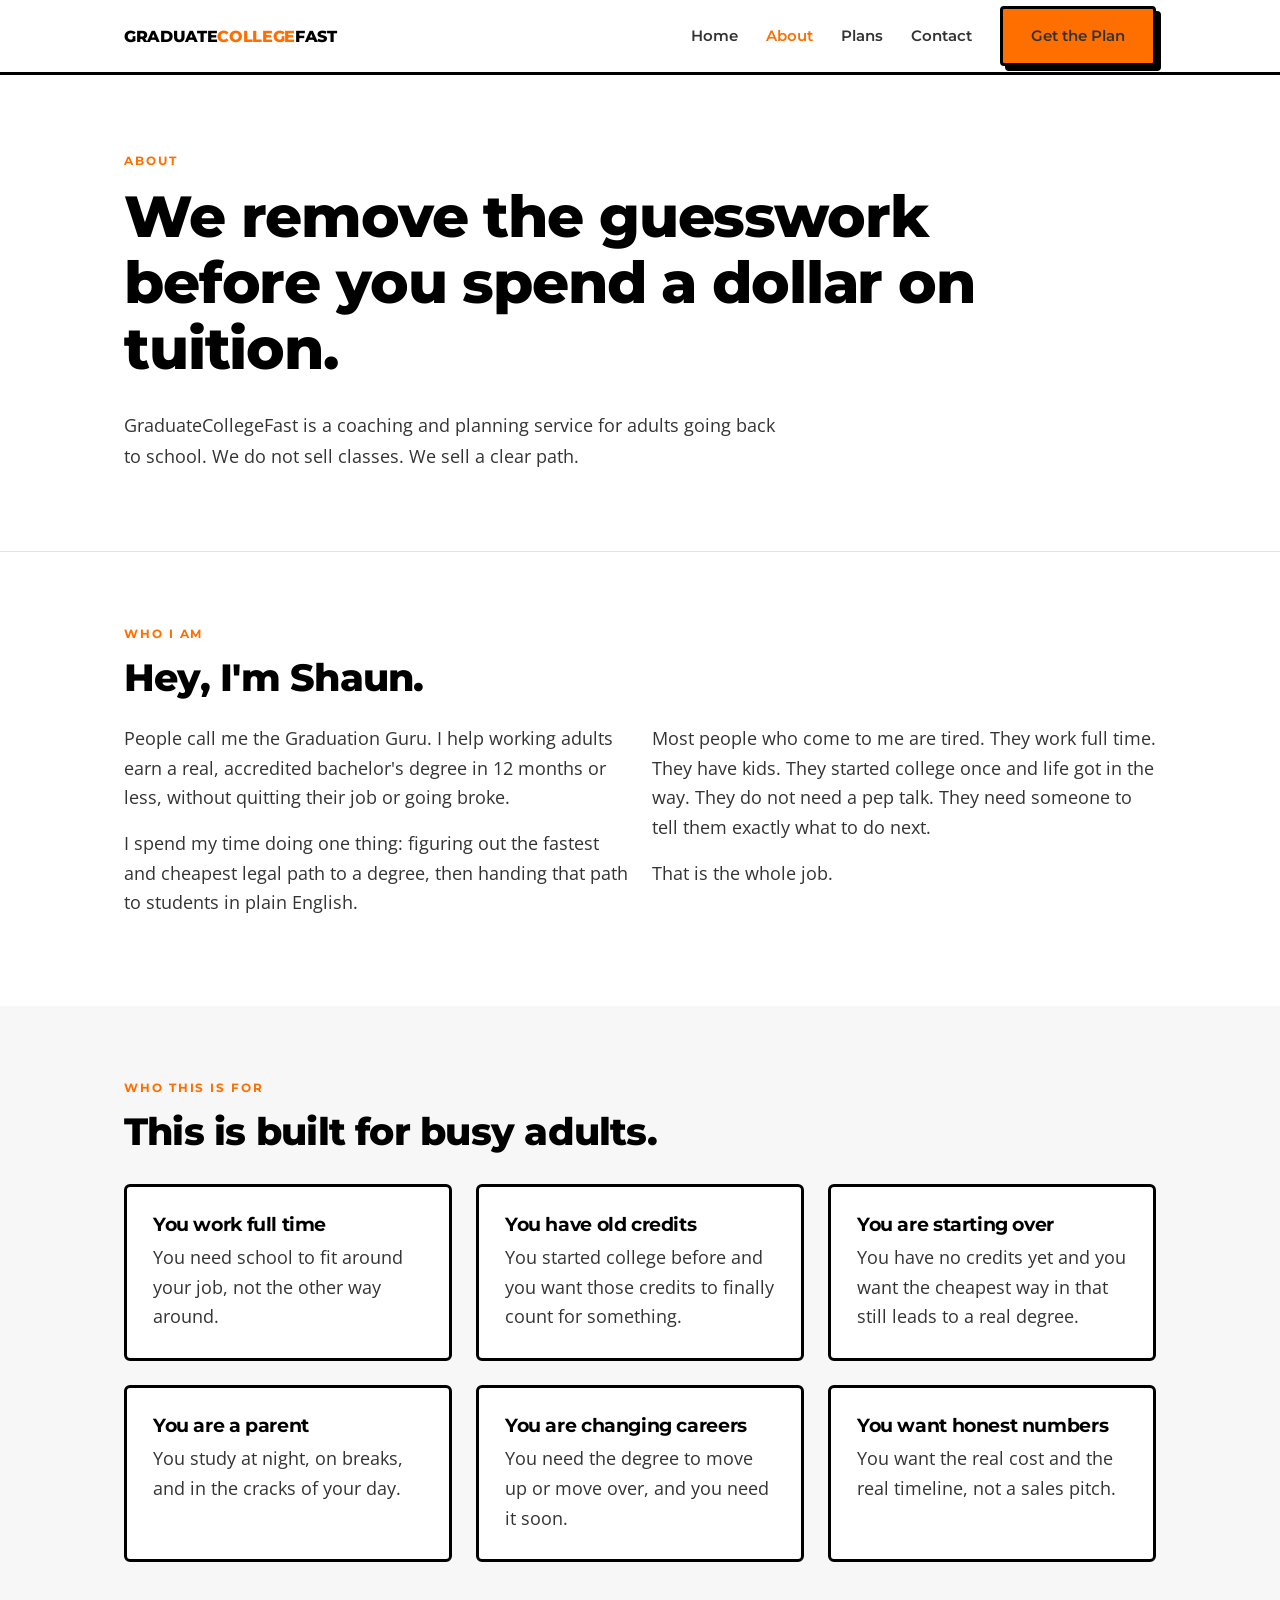
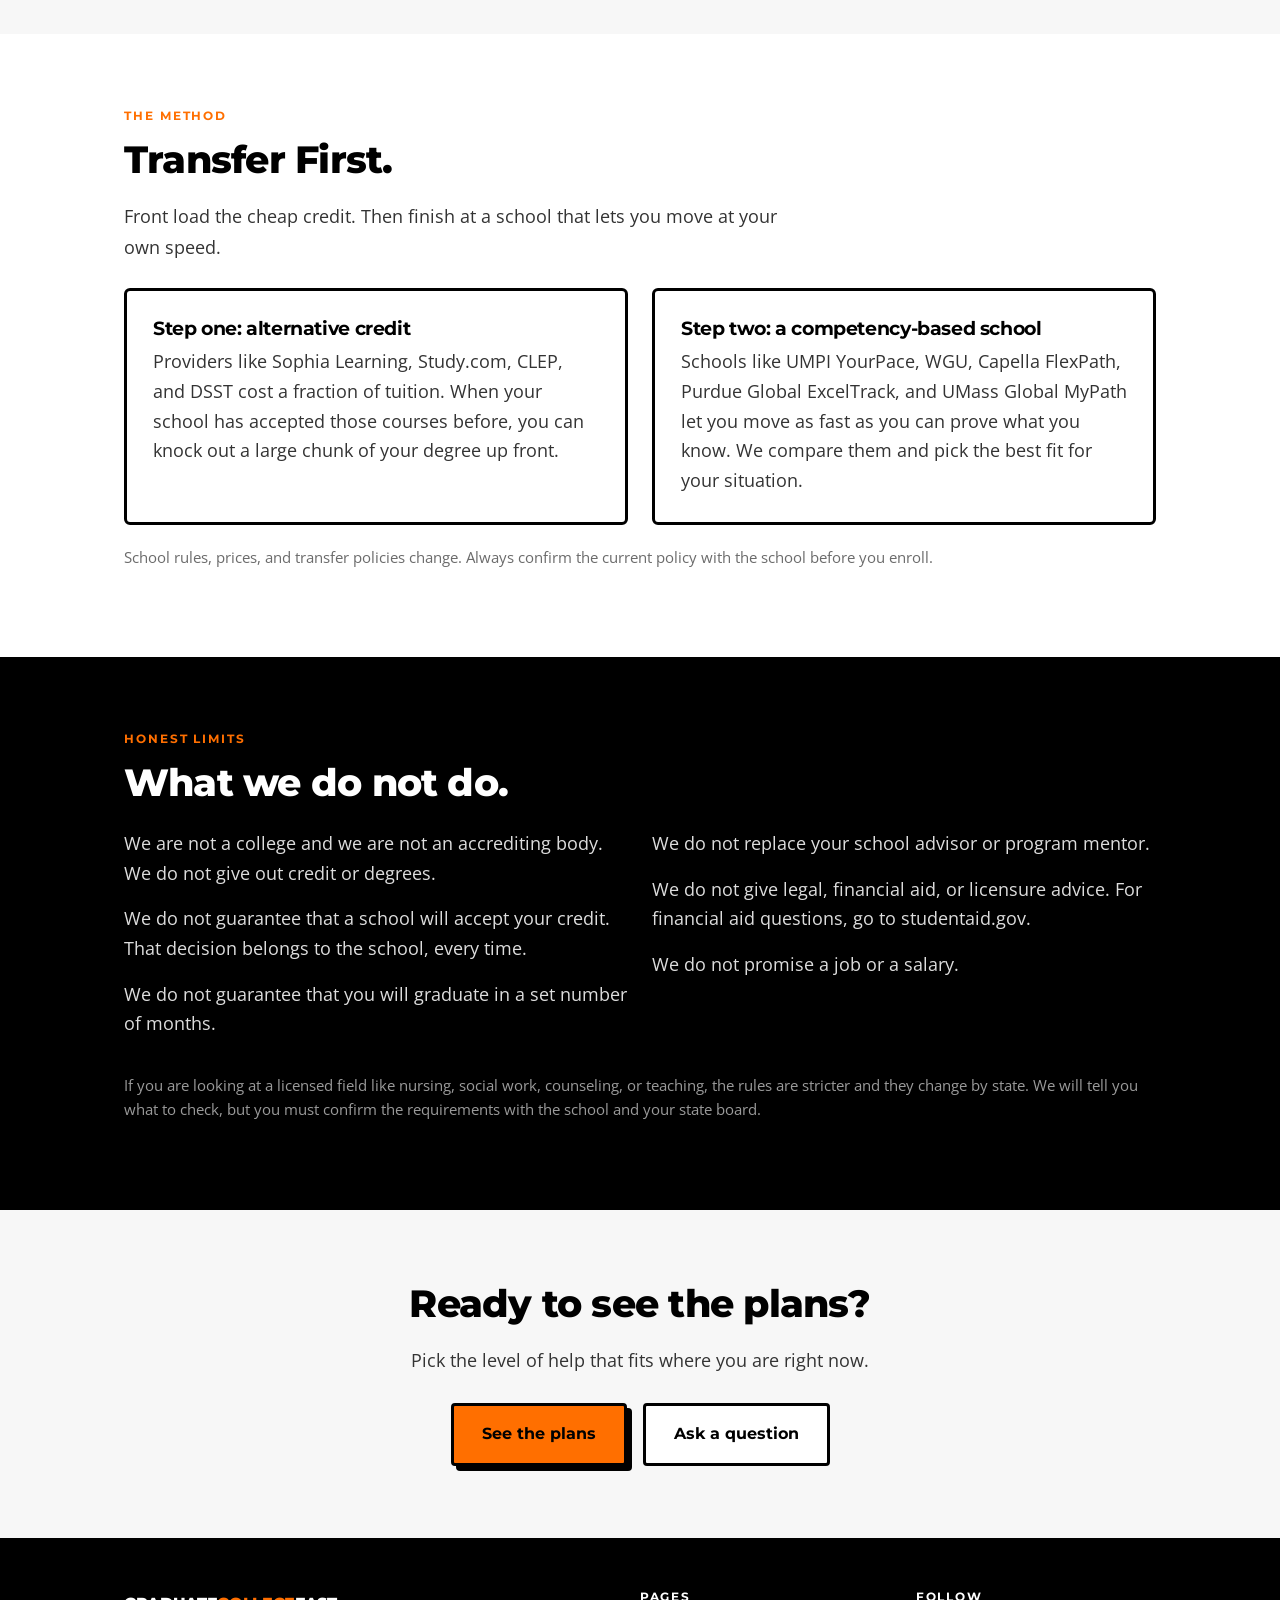
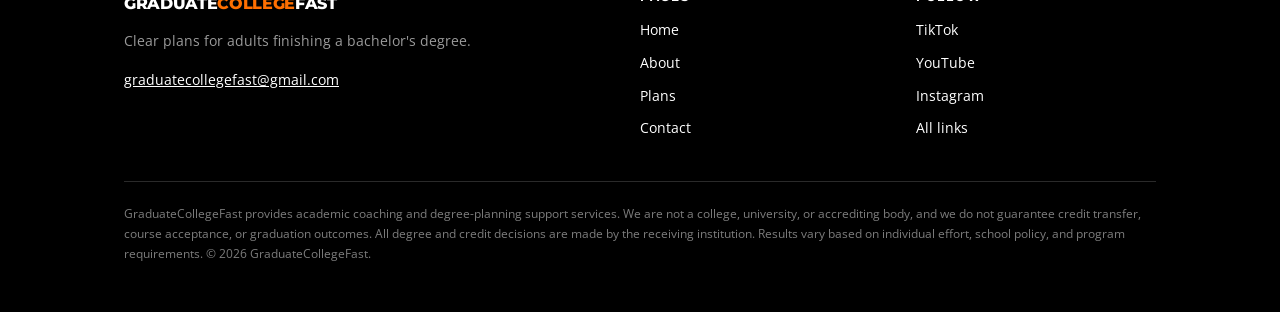
==== about.html @ 725a62bc "Add files via upload" ====
<!DOCTYPE html>
<html lang="en">
<head>
<meta charset="utf-8">
<meta name="viewport" content="width=device-width, initial-scale=1">
<title>About | GraduateCollegeFast</title>
<meta name="description" content="What GraduateCollegeFast does, who it is for, and what it will not promise you.">
<link rel="preconnect" href="https://fonts.googleapis.com">
<link rel="preconnect" href="https://fonts.gstatic.com" crossorigin>
<link href="https://fonts.googleapis.com/css2?family=Montserrat:wght@600;700;800&family=Open+Sans:wght@400;600&display=swap" rel="stylesheet">
<link rel="stylesheet" href="styles.css">
</head>
<body>

<header class="site-header">
  <div class="wrap">
    <a class="logo" href="index.html">GRADUATE<span>COLLEGE</span>FAST</a>
    <button class="nav-toggle" aria-expanded="false" aria-label="Menu">Menu</button>
    <nav class="nav-links">
      <a href="index.html">Home</a>
      <a href="about.html" aria-current="page">About</a>
      <a href="offers.html">Plans</a>
      <a href="contact.html">Contact</a>
      <a class="btn btn--primary" data-link="degreePlan" href="#">Get the Plan</a>
    </nav>
  </div>
</header>

<main>

<section class="hero">
  <div class="wrap">
    <p class="eyebrow">About</p>
    <h1 style="max-width:16em">We remove the guesswork before you spend a dollar on tuition.</h1>
    <p class="lead" style="max-width:36em">GraduateCollegeFast is a coaching and planning service for adults going back to school. We do not sell classes. We sell a clear path.</p>
  </div>
</section>

<section class="section">
  <div class="wrap">
    <p class="eyebrow">Who I am</p>
    <h2>Hey, I'm Shaun.</h2>
    <div class="grid grid-2" style="margin-top:24px">
      <div>
        <p>People call me the Graduation Guru. I help working adults earn a real, accredited bachelor's degree in 12 months or less, without quitting their job or going broke.</p>
        <p>I spend my time doing one thing: figuring out the fastest and cheapest legal path to a degree, then handing that path to students in plain English.</p>
      </div>
      <div>
        <p>Most people who come to me are tired. They work full time. They have kids. They started college once and life got in the way. They do not need a pep talk. They need someone to tell them exactly what to do next.</p>
        <p>That is the whole job.</p>
      </div>
    </div>
  </div>
</section>

<section class="section section--gray">
  <div class="wrap">
    <p class="eyebrow">Who this is for</p>
    <h2>This is built for busy adults.</h2>
    <div class="grid grid-3" style="margin-top:30px">
      <div class="card"><h3>You work full time</h3><p>You need school to fit around your job, not the other way around.</p></div>
      <div class="card"><h3>You have old credits</h3><p>You started college before and you want those credits to finally count for something.</p></div>
      <div class="card"><h3>You are starting over</h3><p>You have no credits yet and you want the cheapest way in that still leads to a real degree.</p></div>
      <div class="card"><h3>You are a parent</h3><p>You study at night, on breaks, and in the cracks of your day.</p></div>
      <div class="card"><h3>You are changing careers</h3><p>You need the degree to move up or move over, and you need it soon.</p></div>
      <div class="card"><h3>You want honest numbers</h3><p>You want the real cost and the real timeline, not a sales pitch.</p></div>
    </div>
  </div>
</section>

<section class="section">
  <div class="wrap">
    <p class="eyebrow">The method</p>
    <h2>Transfer First.</h2>
    <p class="lead" style="max-width:36em">Front load the cheap credit. Then finish at a school that lets you move at your own speed.</p>
    <div class="grid grid-2" style="margin-top:26px">
      <div class="card">
        <h3>Step one: alternative credit</h3>
        <p>Providers like Sophia Learning, Study.com, CLEP, and DSST cost a fraction of tuition. When your school has accepted those courses before, you can knock out a large chunk of your degree up front.</p>
      </div>
      <div class="card">
        <h3>Step two: a competency-based school</h3>
        <p>Schools like UMPI YourPace, WGU, Capella FlexPath, Purdue Global ExcelTrack, and UMass Global MyPath let you move as fast as you can prove what you know. We compare them and pick the best fit for your situation.</p>
      </div>
    </div>
    <p class="muted" style="margin-top:20px">School rules, prices, and transfer policies change. Always confirm the current policy with the school before you enroll.</p>
  </div>
</section>

<section class="section section--black">
  <div class="wrap">
    <p class="eyebrow">Honest limits</p>
    <h2>What we do not do.</h2>
    <div class="grid grid-2" style="margin-top:24px">
      <div>
        <p>We are not a college and we are not an accrediting body. We do not give out credit or degrees.</p>
        <p>We do not guarantee that a school will accept your credit. That decision belongs to the school, every time.</p>
        <p>We do not guarantee that you will graduate in a set number of months.</p>
      </div>
      <div>
        <p>We do not replace your school advisor or program mentor.</p>
        <p>We do not give legal, financial aid, or licensure advice. For financial aid questions, go to studentaid.gov.</p>
        <p>We do not promise a job or a salary.</p>
      </div>
    </div>
    <p class="muted" style="margin-top:18px">If you are looking at a licensed field like nursing, social work, counseling, or teaching, the rules are stricter and they change by state. We will tell you what to check, but you must confirm the requirements with the school and your state board.</p>
  </div>
</section>

<section class="section section--gray">
  <div class="wrap" style="text-align:center">
    <h2>Ready to see the plans?</h2>
    <p class="lead">Pick the level of help that fits where you are right now.</p>
    <div class="btn-row" style="justify-content:center">
      <a class="btn btn--primary" href="offers.html">See the plans</a>
      <a class="btn btn--ghost" href="contact.html">Ask a question</a>
    </div>
  </div>
</section>

</main>

<footer class="site-footer">
  <div class="wrap">
    <div class="footer-grid">
      <div>
        <a class="logo" href="index.html" style="color:#fff">GRADUATE<span>COLLEGE</span>FAST</a>
        <p style="margin-top:12px">Clear plans for adults finishing a bachelor's degree.</p>
        <p><a data-email data-email-text href="#">graduatecollegefast@gmail.com</a></p>
      </div>
      <div>
        <h4>Pages</h4>
        <ul class="footer-list">
          <li><a href="index.html">Home</a></li>
          <li><a href="about.html">About</a></li>
          <li><a href="offers.html">Plans</a></li>
          <li><a href="contact.html">Contact</a></li>
        </ul>
      </div>
      <div>
        <h4>Follow</h4>
        <ul class="footer-list">
          <li><a data-link="tiktok" href="#">TikTok</a></li>
          <li><a data-link="youtube" href="#">YouTube</a></li>
          <li><a data-link="instagram" href="#">Instagram</a></li>
          <li><a data-link="beacons" href="#">All links</a></li>
        </ul>
      </div>
    </div>
    <p class="disclaimer">GraduateCollegeFast provides academic coaching and degree-planning support services. We are not a college, university, or accrediting body, and we do not guarantee credit transfer, course acceptance, or graduation outcomes. All degree and credit decisions are made by the receiving institution. Results vary based on individual effort, school policy, and program requirements. &copy; <span data-year></span> GraduateCollegeFast.</p>
  </div>
</footer>

<script src="config.js"></script>
</body>
</html>
---- styles.css ----
:root{
  --orange:#FF6F00;
  --orange-dark:#D95E00;
  --black:#000000;
  --white:#FFFFFF;
  --charcoal:#333333;
  --gray:#F7F7F7;
  --line:#E3E3E3;
  --maxw:1080px;
}

*{box-sizing:border-box;}
html{scroll-behavior:smooth;}
body{
  margin:0;
  font-family:"Open Sans",system-ui,sans-serif;
  font-size:18px;
  line-height:1.65;
  color:var(--charcoal);
  background:var(--white);
  -webkit-font-smoothing:antialiased;
}
h1,h2,h3,h4,.font-display{
  font-family:"Montserrat",system-ui,sans-serif;
  color:var(--black);
  line-height:1.15;
  letter-spacing:-0.02em;
  margin:0 0 .5em;
}
h1{font-size:clamp(2.1rem,5.5vw,3.6rem);font-weight:800;}
h2{font-size:clamp(1.6rem,3.6vw,2.4rem);font-weight:800;}
h3{font-size:1.2rem;font-weight:700;}
p{margin:0 0 1rem;}
a{color:var(--black);}
img{max-width:100%;}

.wrap{max-width:var(--maxw);margin:0 auto;padding:0 24px;}
.section{padding:72px 0;}
.section--gray{background:var(--gray);}
.section--black{background:var(--black);color:#DDD;}
.section--black h2,.section--black h3{color:var(--white);}

.eyebrow{
  font-family:"Montserrat",sans-serif;
  font-size:.75rem;font-weight:700;letter-spacing:.16em;
  text-transform:uppercase;color:var(--orange);margin:0 0 12px;
}
.lead{font-size:1.15rem;}
.muted{color:#6B6B6B;font-size:.92rem;}
.section--black .muted{color:#9A9A9A;}

/* ---------- header ---------- */
.site-header{
  position:sticky;top:0;z-index:50;
  background:var(--white);border-bottom:3px solid var(--black);
}
.site-header .wrap{display:flex;align-items:center;justify-content:space-between;height:72px;}
.logo{
  font-family:"Montserrat",sans-serif;font-weight:800;font-size:1.02rem;
  text-decoration:none;color:var(--black);letter-spacing:-.02em;
}
.logo span{color:var(--orange);}
.nav-links{display:flex;align-items:center;gap:28px;}
.nav-links a{
  font-family:"Montserrat",sans-serif;font-weight:600;font-size:.92rem;
  text-decoration:none;color:var(--charcoal);
}
.nav-links a:hover,.nav-links a[aria-current="page"]{color:var(--orange);}
.nav-toggle{display:none;background:none;border:2px solid var(--black);border-radius:4px;padding:8px 12px;font-weight:700;font-family:"Montserrat",sans-serif;cursor:pointer;}

/* ---------- buttons ---------- */
.btn{
  display:inline-block;font-family:"Montserrat",sans-serif;font-weight:700;
  font-size:1rem;text-decoration:none;padding:15px 28px;border:3px solid var(--black);
  border-radius:4px;cursor:pointer;transition:transform .12s ease, box-shadow .12s ease;
}
.btn--primary{background:var(--orange);color:var(--black);box-shadow:5px 5px 0 var(--black);}
.btn--primary:hover{transform:translate(-2px,-2px);box-shadow:7px 7px 0 var(--black);}
.btn--ghost{background:var(--white);color:var(--black);}
.btn--ghost:hover{background:var(--gray);}
.section--black .btn--ghost{background:transparent;color:var(--white);border-color:var(--white);}
.btn-row{display:flex;flex-wrap:wrap;gap:16px;margin-top:28px;}

/* ---------- hero ---------- */
.hero{padding:76px 0 64px;border-bottom:1px solid var(--line);}
.hero-grid{display:grid;grid-template-columns:1.1fr .9fr;gap:56px;align-items:center;}
.hero p.lead{max-width:34em;}

/* signature: credit stack */
.stack{border:3px solid var(--black);border-radius:6px;background:var(--white);padding:22px;box-shadow:8px 8px 0 var(--orange);}
.stack h3{font-size:.95rem;text-transform:uppercase;letter-spacing:.1em;margin-bottom:4px;}
.stack .stack-sub{font-size:.8rem;color:#6B6B6B;margin-bottom:18px;}
.bar{margin-bottom:16px;}
.bar-label{display:flex;justify-content:space-between;font-size:.82rem;font-weight:600;font-family:"Montserrat",sans-serif;margin-bottom:6px;}
.bar-track{height:20px;background:var(--gray);border:2px solid var(--black);border-radius:3px;overflow:hidden;}
.bar-fill{height:100%;background:var(--orange);width:0;animation:grow 1s ease forwards;}
.bar-fill--dark{background:var(--black);}
.bar:nth-child(3) .bar-fill{animation-delay:.15s;}
.bar:nth-child(4) .bar-fill{animation-delay:.3s;}
.bar:nth-child(5) .bar-fill{animation-delay:.45s;}
@keyframes grow{to{width:var(--w);}}
@media (prefers-reduced-motion:reduce){
  .bar-fill{animation:none;width:var(--w);}
  html{scroll-behavior:auto;}
}
.stack-note{font-size:.78rem;color:#6B6B6B;border-top:1px solid var(--line);padding-top:12px;margin:6px 0 0;}

/* ---------- cards ---------- */
.grid{display:grid;gap:24px;}
.grid-3{grid-template-columns:repeat(3,1fr);}
.grid-2{grid-template-columns:repeat(2,1fr);}
.card{background:var(--white);border:3px solid var(--black);border-radius:6px;padding:26px;}
.card h3{margin-bottom:8px;}
.card p:last-child{margin-bottom:0;}
.card--flag{border-top:10px solid var(--orange);}

/* steps */
.step{display:flex;gap:20px;padding:22px 0;border-bottom:1px solid var(--line);}
.step:last-child{border-bottom:0;}
.step-num{
  font-family:"Montserrat",sans-serif;font-weight:800;font-size:1.5rem;color:var(--orange);
  min-width:52px;
}
.step h3{margin-bottom:4px;}
.step p{margin-bottom:0;}

/* price */
.price{font-family:"Montserrat",sans-serif;font-weight:800;font-size:2rem;color:var(--black);margin:6px 0 2px;}
.price s{color:#9A9A9A;font-weight:600;font-size:1.1rem;margin-right:8px;}
.price-note{font-size:.82rem;color:#6B6B6B;margin-bottom:14px;}
.card ul{margin:0 0 18px;padding-left:20px;}
.card li{margin-bottom:7px;}
.tag{display:inline-block;background:var(--orange);color:var(--black);font-family:"Montserrat",sans-serif;font-weight:700;font-size:.7rem;letter-spacing:.1em;text-transform:uppercase;padding:5px 10px;border-radius:3px;margin-bottom:12px;}

/* ---------- email capture ---------- */
.optin{border:3px solid var(--black);border-radius:6px;background:var(--white);padding:32px;max-width:640px;margin:0 auto;box-shadow:8px 8px 0 var(--orange);}
.optin h2{margin-bottom:8px;}
.optin form{display:flex;flex-wrap:wrap;gap:12px;margin-top:18px;}
.optin input{
  flex:1 1 220px;font-family:"Open Sans",sans-serif;font-size:1rem;padding:14px 16px;
  border:3px solid var(--black);border-radius:4px;background:var(--white);color:var(--black);
}
.optin input:focus{outline:3px solid var(--orange);outline-offset:2px;}
.optin button{flex:0 0 auto;}

/* ---------- faq ---------- */
details{border:2px solid var(--black);border-radius:5px;background:var(--white);padding:16px 20px;margin-bottom:14px;}
summary{font-family:"Montserrat",sans-serif;font-weight:700;cursor:pointer;color:var(--black);}
summary::marker{color:var(--orange);}
details[open] summary{margin-bottom:10px;}
details p:last-child{margin-bottom:0;}

/* ---------- footer ---------- */
.site-footer{background:var(--black);color:#9A9A9A;padding:52px 0 32px;font-size:.9rem;}
.site-footer a{color:var(--white);}
.footer-grid{display:grid;grid-template-columns:2fr 1fr 1fr;gap:36px;margin-bottom:32px;}
.site-footer h4{color:var(--white);font-size:.78rem;letter-spacing:.14em;text-transform:uppercase;margin-bottom:14px;}
.footer-list{list-style:none;margin:0;padding:0;}
.footer-list li{margin-bottom:9px;}
.footer-list a{text-decoration:none;}
.footer-list a:hover{color:var(--orange);}
.disclaimer{border-top:1px solid #2A2A2A;padding-top:22px;font-size:.78rem;line-height:1.6;color:#7C7C7C;}

/* focus */
a:focus-visible,button:focus-visible,summary:focus-visible,input:focus-visible{outline:3px solid var(--orange);outline-offset:3px;}

/* ---------- responsive ---------- */
@media (max-width:880px){
  .hero-grid{grid-template-columns:1fr;gap:40px;}
  .grid-3,.grid-2{grid-template-columns:1fr;}
  .footer-grid{grid-template-columns:1fr;gap:26px;}
}
@media (max-width:720px){
  body{font-size:17px;}
  .section{padding:52px 0;}
  .nav-toggle{display:block;}
  .nav-links{
    display:none;position:absolute;top:72px;left:0;right:0;background:var(--white);
    flex-direction:column;align-items:flex-start;gap:0;padding:8px 24px 20px;
    border-bottom:3px solid var(--black);
  }
  .nav-links.is-open{display:flex;}
  .nav-links a{padding:12px 0;width:100%;border-bottom:1px solid var(--line);}
  .optin{padding:24px;box-shadow:5px 5px 0 var(--orange);}
  .btn{width:100%;text-align:center;}
  .optin button{width:100%;}
}
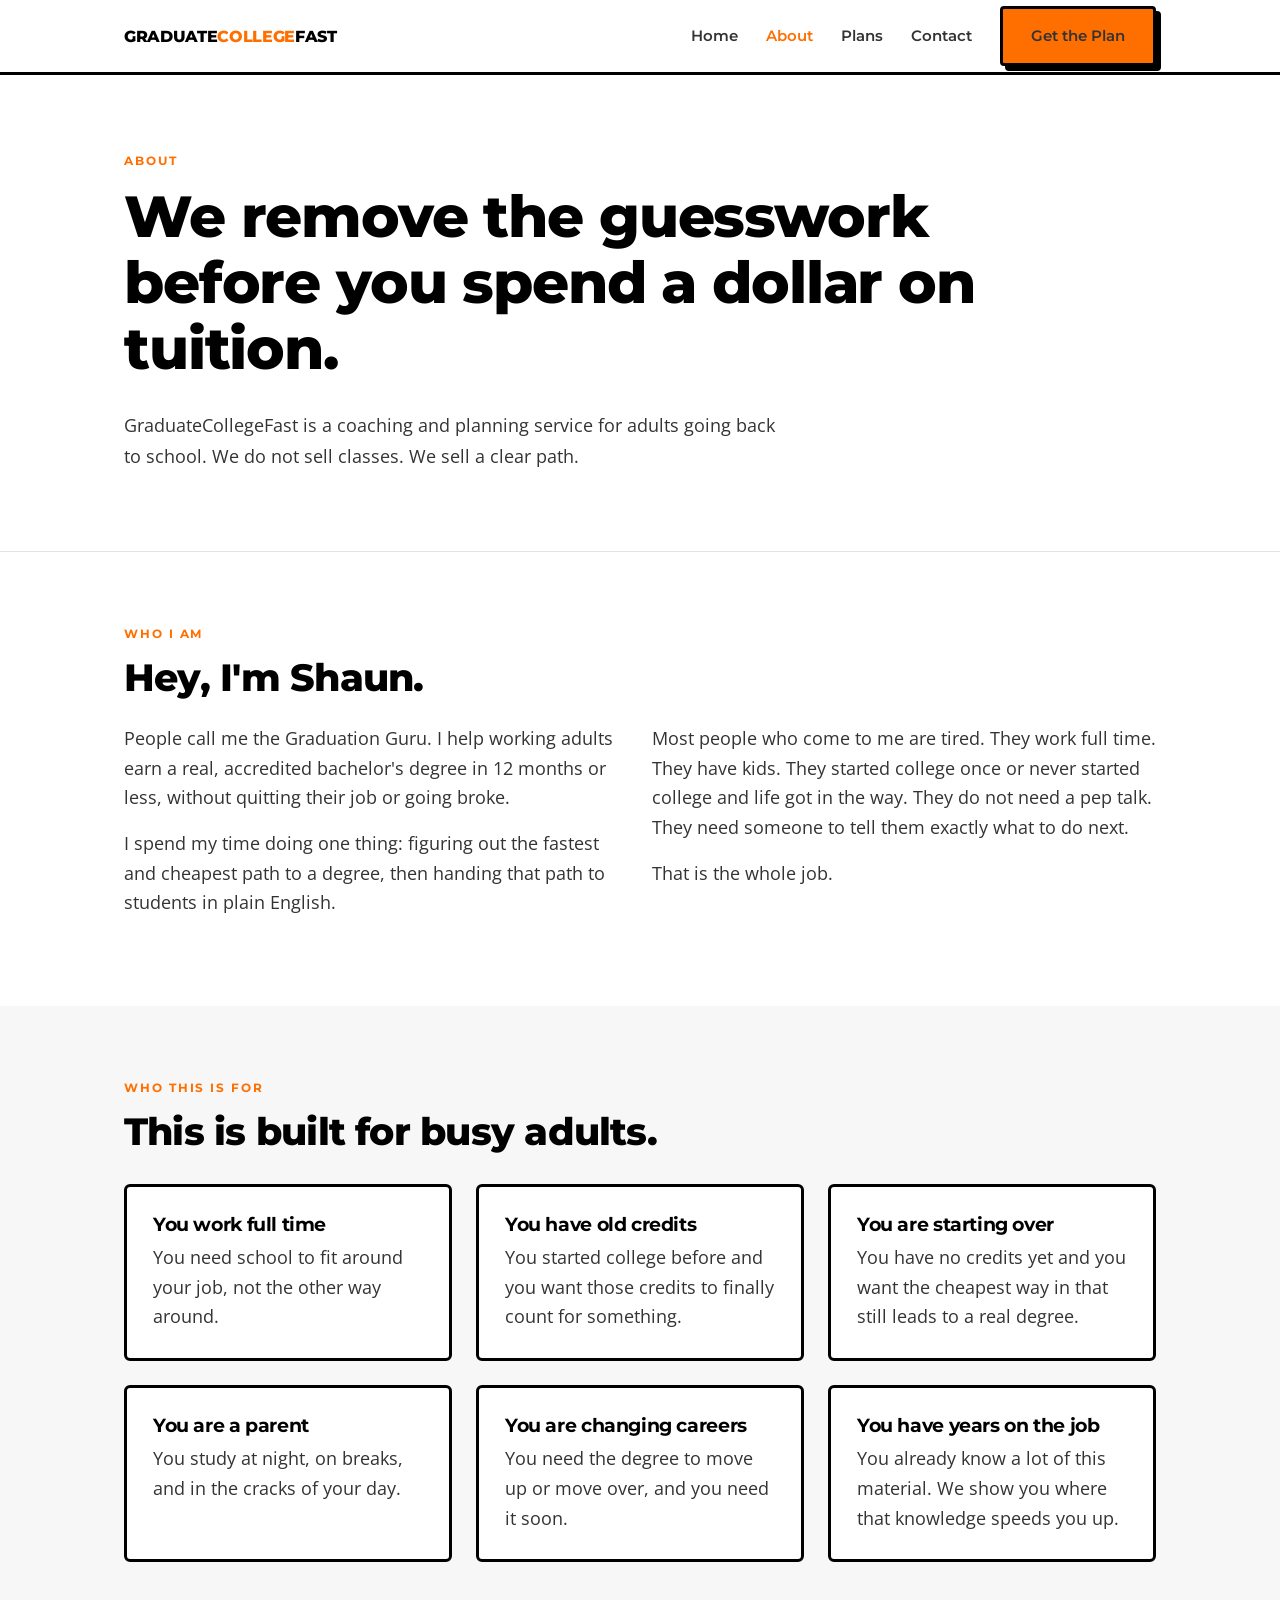
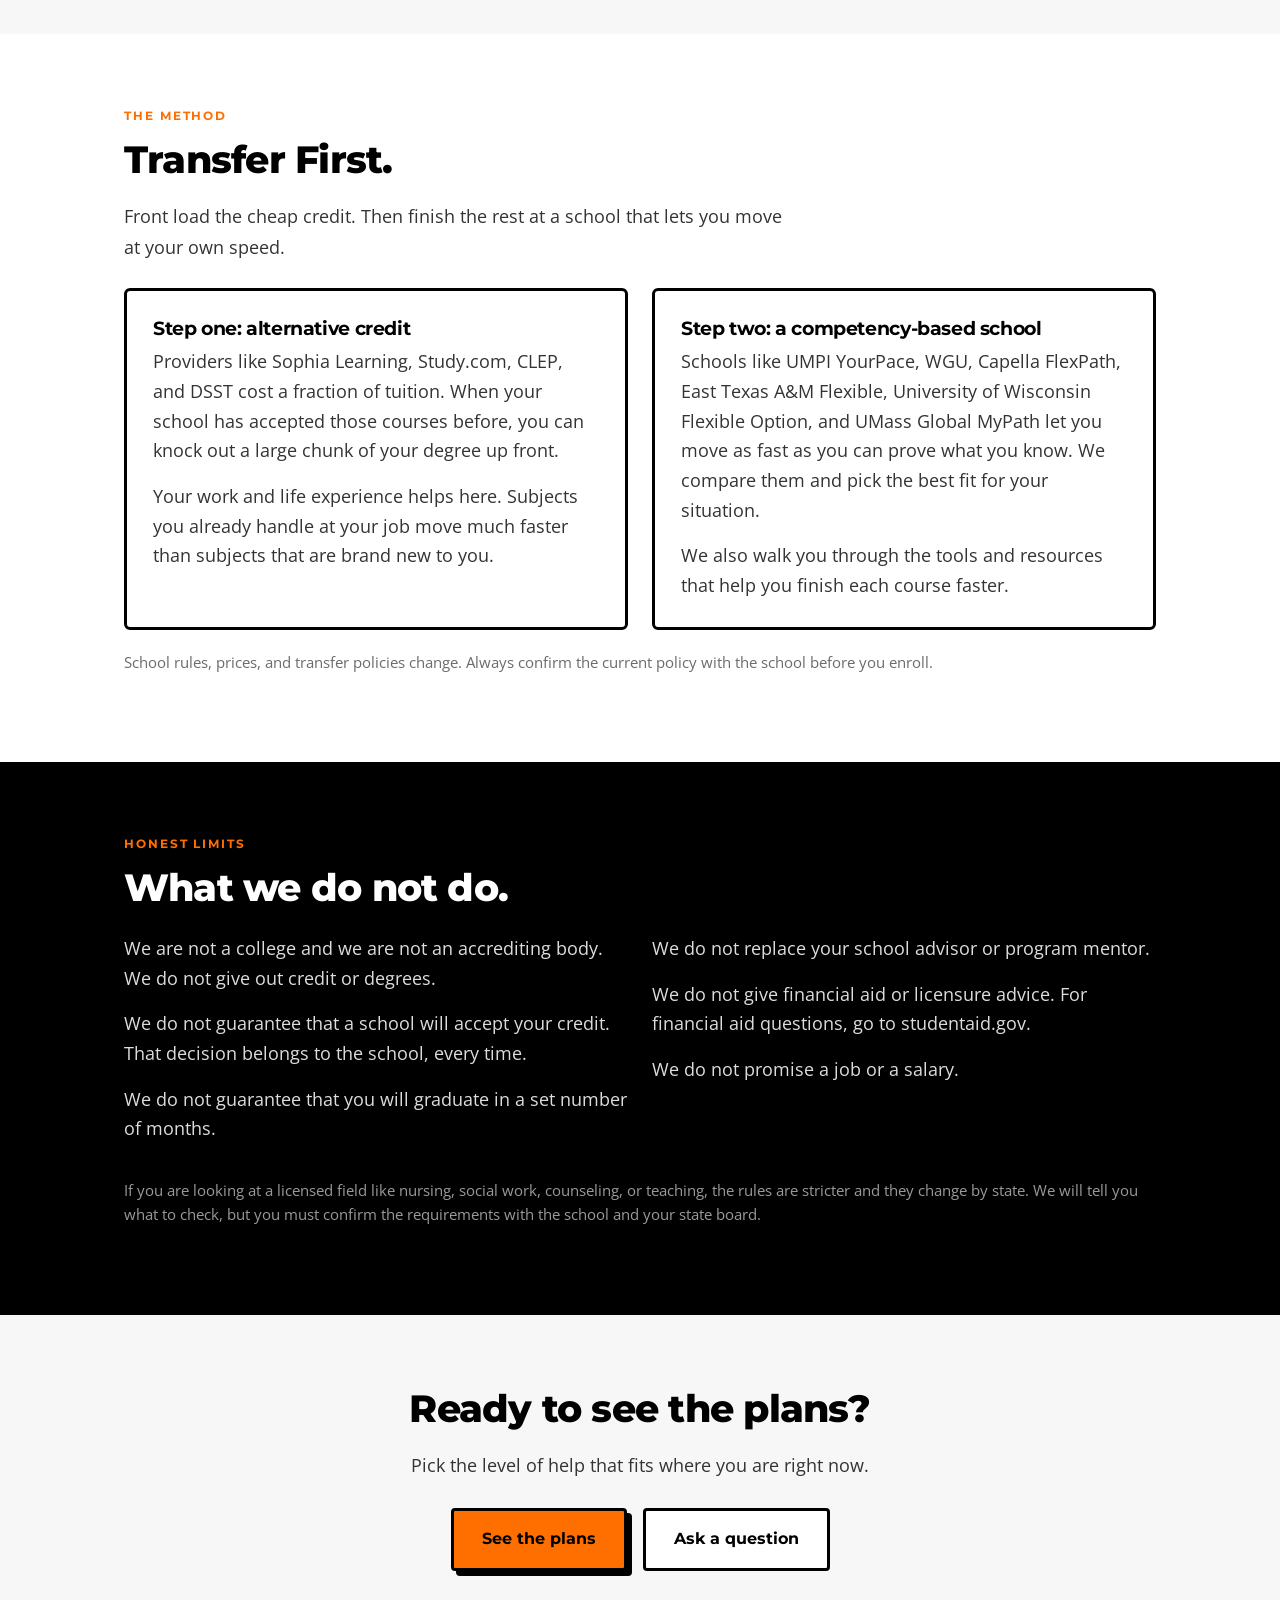
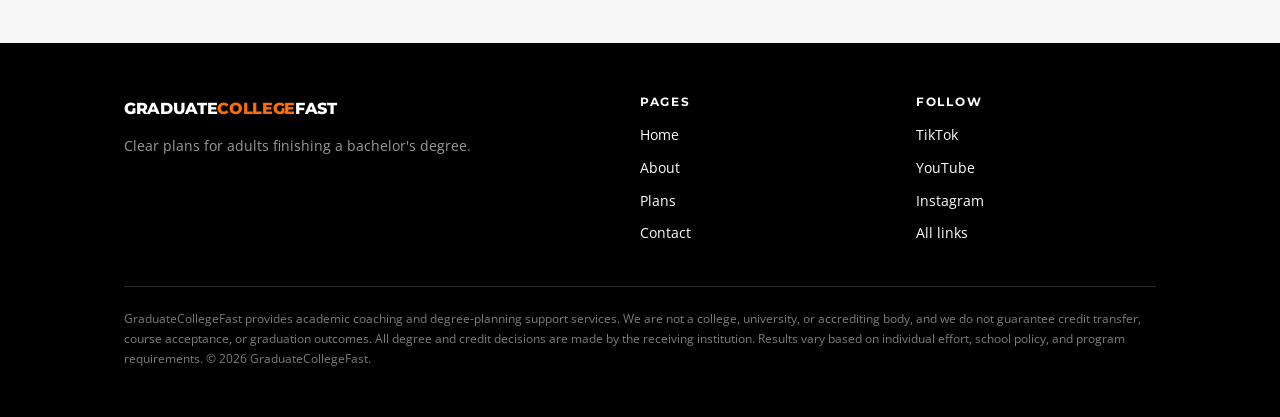
==== commit 5e0c0f66: "Add files via upload" ====
--- a/about.html
+++ b/about.html
@@ -43,10 +43,10 @@
     <div class="grid grid-2" style="margin-top:24px">
       <div>
         <p>People call me the Graduation Guru. I help working adults earn a real, accredited bachelor's degree in 12 months or less, without quitting their job or going broke.</p>
-        <p>I spend my time doing one thing: figuring out the fastest and cheapest legal path to a degree, then handing that path to students in plain English.</p>
+        <p>I spend my time doing one thing: figuring out the fastest and cheapest path to a degree, then handing that path to students in plain English.</p>
       </div>
       <div>
-        <p>Most people who come to me are tired. They work full time. They have kids. They started college once and life got in the way. They do not need a pep talk. They need someone to tell them exactly what to do next.</p>
+        <p>Most people who come to me are tired. They work full time. They have kids. They started college once or never started college and life got in the way. They do not need a pep talk. They need someone to tell them exactly what to do next.</p>
         <p>That is the whole job.</p>
       </div>
     </div>
@@ -63,7 +63,7 @@
       <div class="card"><h3>You are starting over</h3><p>You have no credits yet and you want the cheapest way in that still leads to a real degree.</p></div>
       <div class="card"><h3>You are a parent</h3><p>You study at night, on breaks, and in the cracks of your day.</p></div>
       <div class="card"><h3>You are changing careers</h3><p>You need the degree to move up or move over, and you need it soon.</p></div>
-      <div class="card"><h3>You want honest numbers</h3><p>You want the real cost and the real timeline, not a sales pitch.</p></div>
+      <div class="card"><h3>You have years on the job</h3><p>You already know a lot of this material. We show you where that knowledge speeds you up.</p></div>
     </div>
   </div>
 </section>
@@ -72,15 +72,17 @@
   <div class="wrap">
     <p class="eyebrow">The method</p>
     <h2>Transfer First.</h2>
-    <p class="lead" style="max-width:36em">Front load the cheap credit. Then finish at a school that lets you move at your own speed.</p>
+    <p class="lead" style="max-width:36em">Front load the cheap credit. Then finish the rest at a school that lets you move at your own speed.</p>
     <div class="grid grid-2" style="margin-top:26px">
       <div class="card">
         <h3>Step one: alternative credit</h3>
         <p>Providers like Sophia Learning, Study.com, CLEP, and DSST cost a fraction of tuition. When your school has accepted those courses before, you can knock out a large chunk of your degree up front.</p>
+        <p>Your work and life experience helps here. Subjects you already handle at your job move much faster than subjects that are brand new to you.</p>
       </div>
       <div class="card">
         <h3>Step two: a competency-based school</h3>
-        <p>Schools like UMPI YourPace, WGU, Capella FlexPath, Purdue Global ExcelTrack, and UMass Global MyPath let you move as fast as you can prove what you know. We compare them and pick the best fit for your situation.</p>
+        <p>Schools like UMPI YourPace, WGU, Capella FlexPath, East Texas A&amp;M Flexible, University of Wisconsin Flexible Option, and UMass Global MyPath let you move as fast as you can prove what you know. We compare them and pick the best fit for your situation.</p>
+        <p>We also walk you through the tools and resources that help you finish each course faster.</p>
       </div>
     </div>
     <p class="muted" style="margin-top:20px">School rules, prices, and transfer policies change. Always confirm the current policy with the school before you enroll.</p>
@@ -99,7 +101,7 @@
       </div>
       <div>
         <p>We do not replace your school advisor or program mentor.</p>
-        <p>We do not give legal, financial aid, or licensure advice. For financial aid questions, go to studentaid.gov.</p>
+        <p>We do not give financial aid or licensure advice. For financial aid questions, go to studentaid.gov.</p>
         <p>We do not promise a job or a salary.</p>
       </div>
     </div>
@@ -126,7 +128,6 @@
       <div>
         <a class="logo" href="index.html" style="color:#fff">GRADUATE<span>COLLEGE</span>FAST</a>
         <p style="margin-top:12px">Clear plans for adults finishing a bachelor's degree.</p>
-        <p><a data-email data-email-text href="#">graduatecollegefast@gmail.com</a></p>
       </div>
       <div>
         <h4>Pages</h4>
--- a/styles.css
+++ b/styles.css
@@ -185,3 +185,6 @@
   .btn{width:100%;text-align:center;}
   .optin button{width:100%;}
 }
+
+/* fine print under opt-in button */
+.optin-fine{font-size:.75rem;color:#6B6B6B;margin:12px 0 0;}
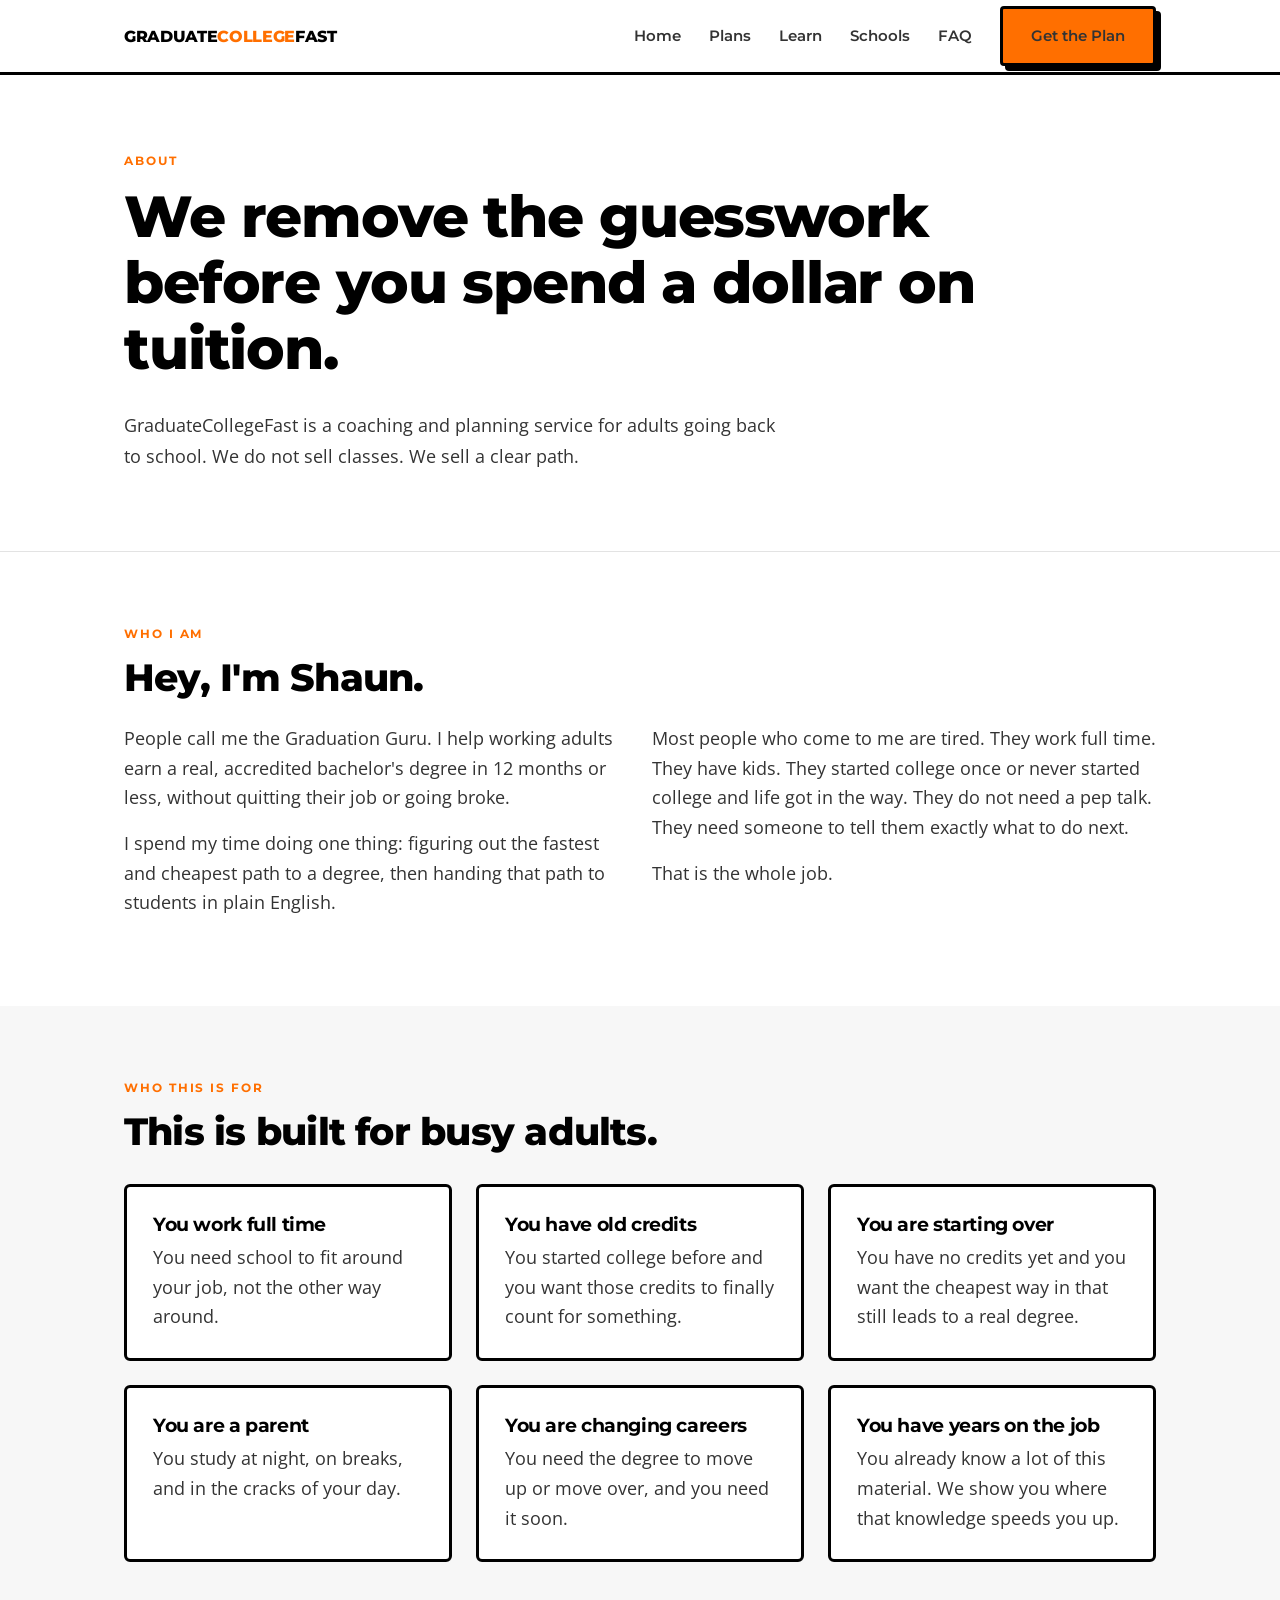
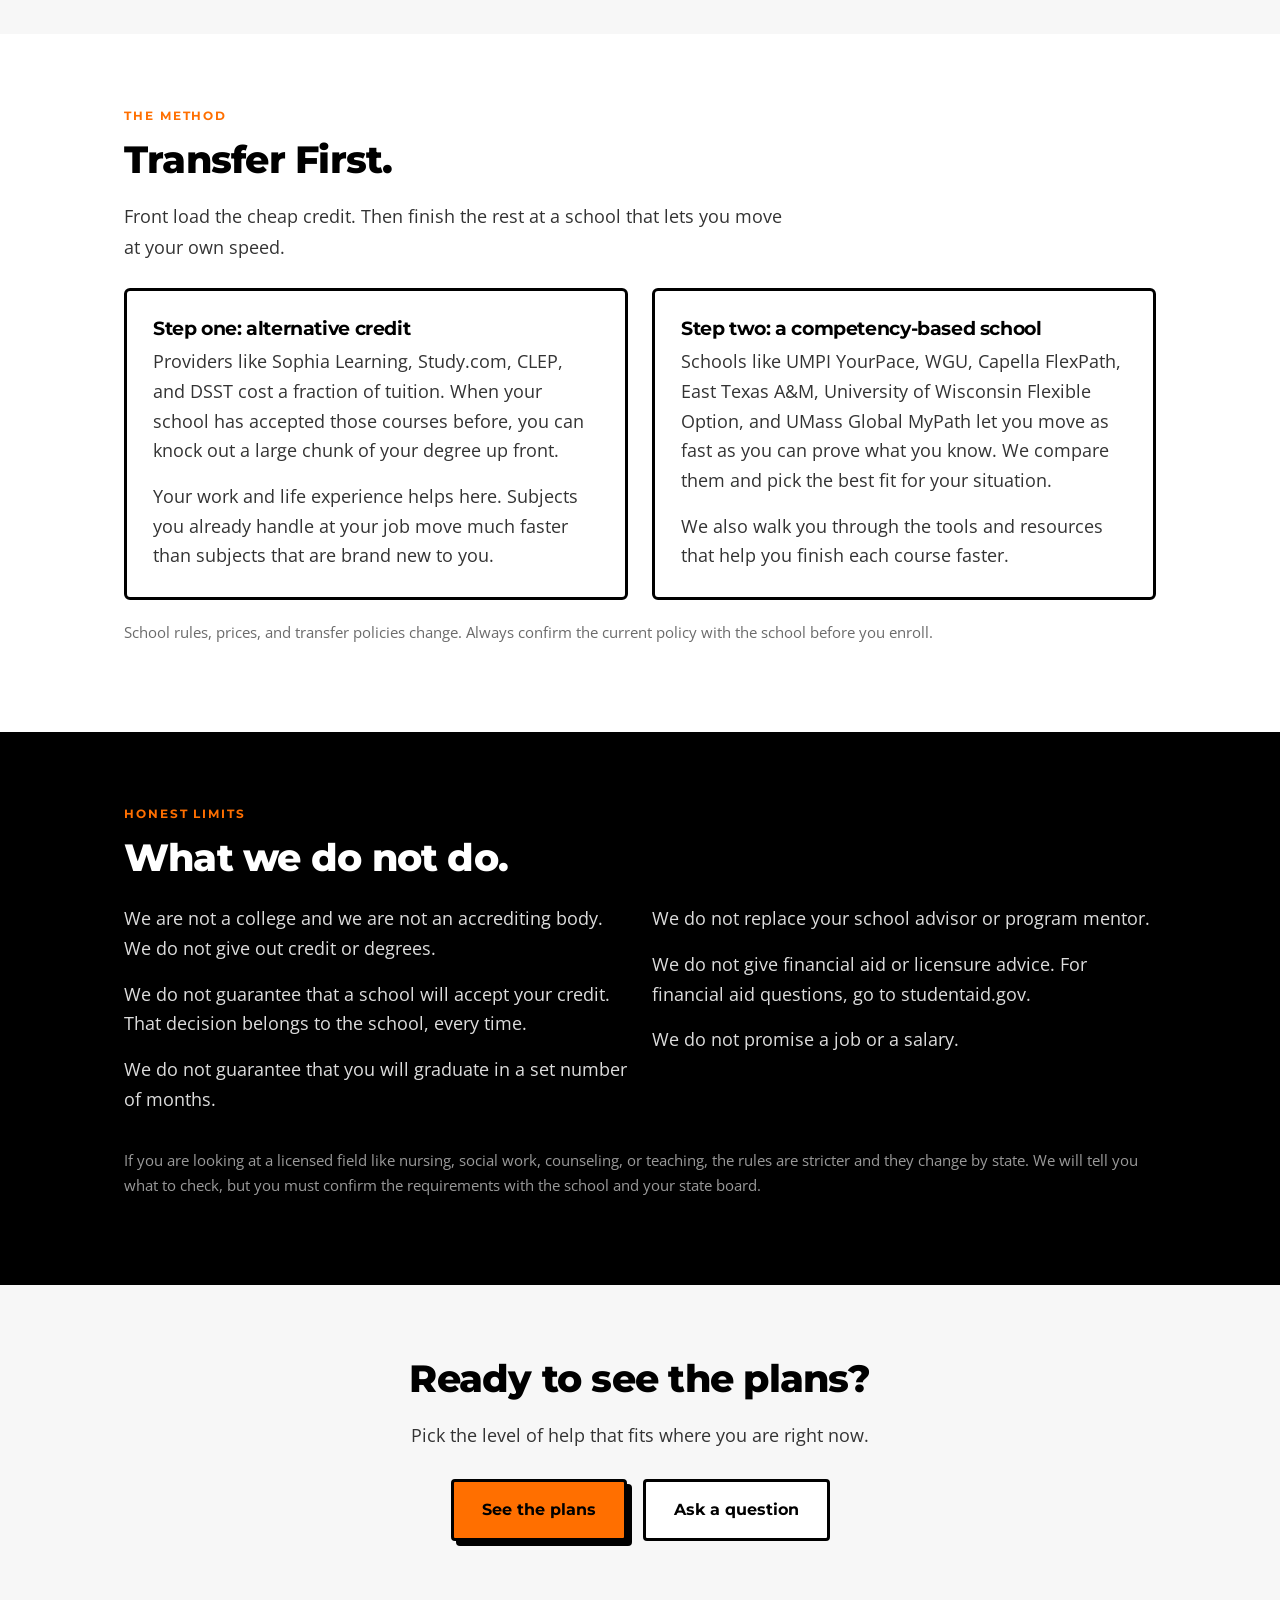
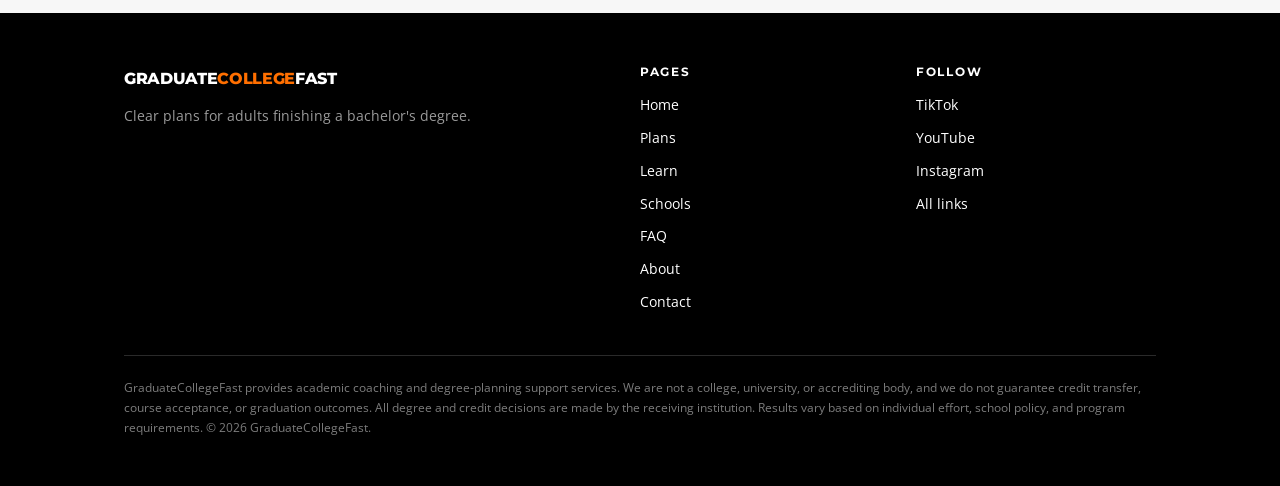
==== commit aaea5873: "Add files via upload" ====
--- a/about.html
+++ b/about.html
@@ -5,6 +5,7 @@
 <meta name="viewport" content="width=device-width, initial-scale=1">
 <title>About | GraduateCollegeFast</title>
 <meta name="description" content="What GraduateCollegeFast does, who it is for, and what it will not promise you.">
+<link rel="canonical" href="https://graduatecollegefast.com/about">
 <link rel="preconnect" href="https://fonts.googleapis.com">
 <link rel="preconnect" href="https://fonts.gstatic.com" crossorigin>
 <link href="https://fonts.googleapis.com/css2?family=Montserrat:wght@600;700;800&family=Open+Sans:wght@400;600&display=swap" rel="stylesheet">
@@ -18,9 +19,10 @@
     <button class="nav-toggle" aria-expanded="false" aria-label="Menu">Menu</button>
     <nav class="nav-links">
       <a href="index.html">Home</a>
-      <a href="about.html" aria-current="page">About</a>
       <a href="offers.html">Plans</a>
-      <a href="contact.html">Contact</a>
+      <a href="learn.html">Learn</a>
+      <a href="schools.html">Schools</a>
+      <a href="faq.html">FAQ</a>
       <a class="btn btn--primary" data-link="degreePlan" href="#">Get the Plan</a>
     </nav>
   </div>
@@ -81,7 +83,7 @@
       </div>
       <div class="card">
         <h3>Step two: a competency-based school</h3>
-        <p>Schools like UMPI YourPace, WGU, Capella FlexPath, East Texas A&amp;M Flexible, University of Wisconsin Flexible Option, and UMass Global MyPath let you move as fast as you can prove what you know. We compare them and pick the best fit for your situation.</p>
+        <p>Schools like UMPI YourPace, WGU, Capella FlexPath, East Texas A&amp;M, University of Wisconsin Flexible Option, and UMass Global MyPath let you move as fast as you can prove what you know. We compare them and pick the best fit for your situation.</p>
         <p>We also walk you through the tools and resources that help you finish each course faster.</p>
       </div>
     </div>
@@ -133,8 +135,11 @@
         <h4>Pages</h4>
         <ul class="footer-list">
           <li><a href="index.html">Home</a></li>
+          <li><a href="offers.html">Plans</a></li>
+          <li><a href="learn.html">Learn</a></li>
+          <li><a href="schools.html">Schools</a></li>
+          <li><a href="faq.html">FAQ</a></li>
           <li><a href="about.html">About</a></li>
-          <li><a href="offers.html">Plans</a></li>
           <li><a href="contact.html">Contact</a></li>
         </ul>
       </div>
--- a/styles.css
+++ b/styles.css
@@ -188,3 +188,14 @@
 
 /* fine print under opt-in button */
 .optin-fine{font-size:.75rem;color:#6B6B6B;margin:12px 0 0;}
+
+/* ---------- guides ---------- */
+.guide{max-width:40em;}
+.guide h2{font-size:clamp(1.3rem,2.6vw,1.6rem);margin-top:1.8em;}
+.guide h2:first-child{margin-top:0;}
+.guide ol,.guide ul{padding-left:22px;margin:0 0 1rem;}
+.guide li{margin-bottom:8px;}
+.guide-card{display:block;text-decoration:none;color:var(--charcoal);border-top:10px solid var(--orange);}
+.guide-card h3{color:var(--black);}
+.guide-card:hover h3{color:var(--orange);}
+.guide-card:focus-visible{outline:3px solid var(--orange);outline-offset:3px;}
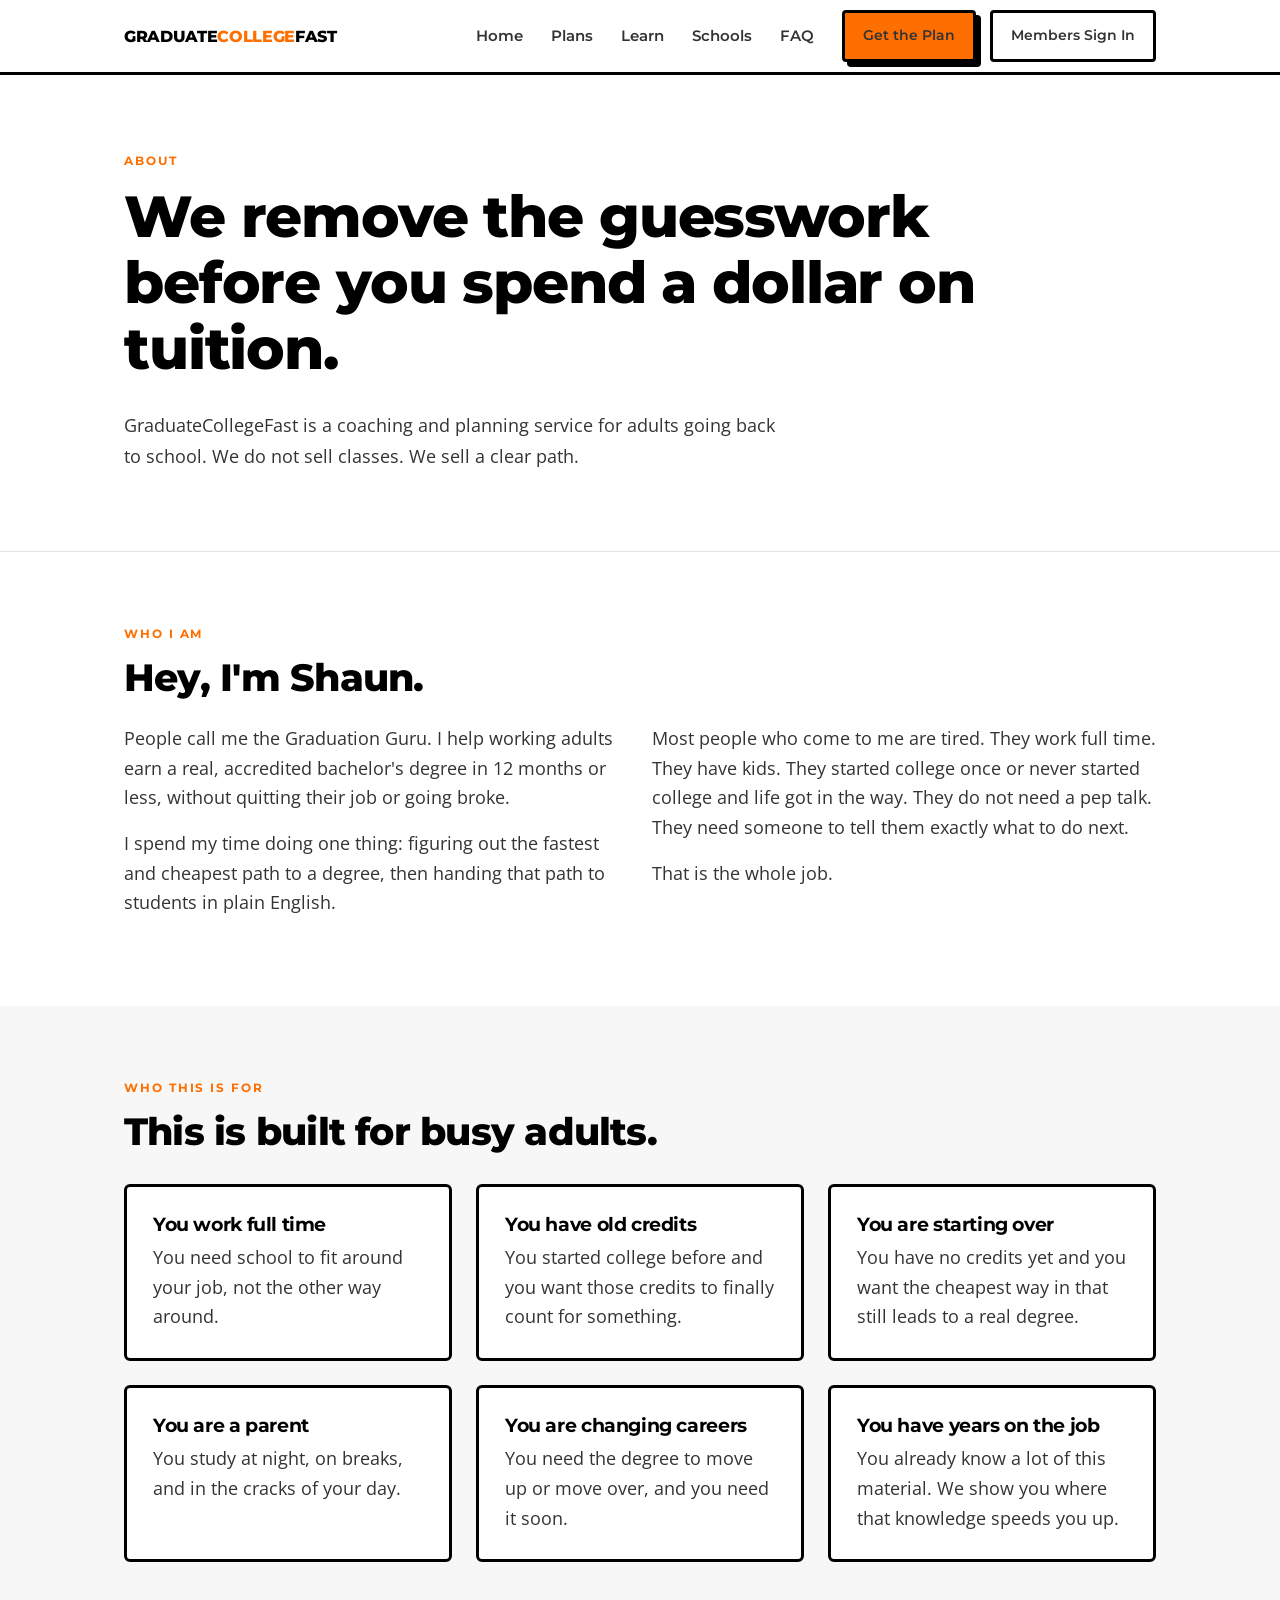
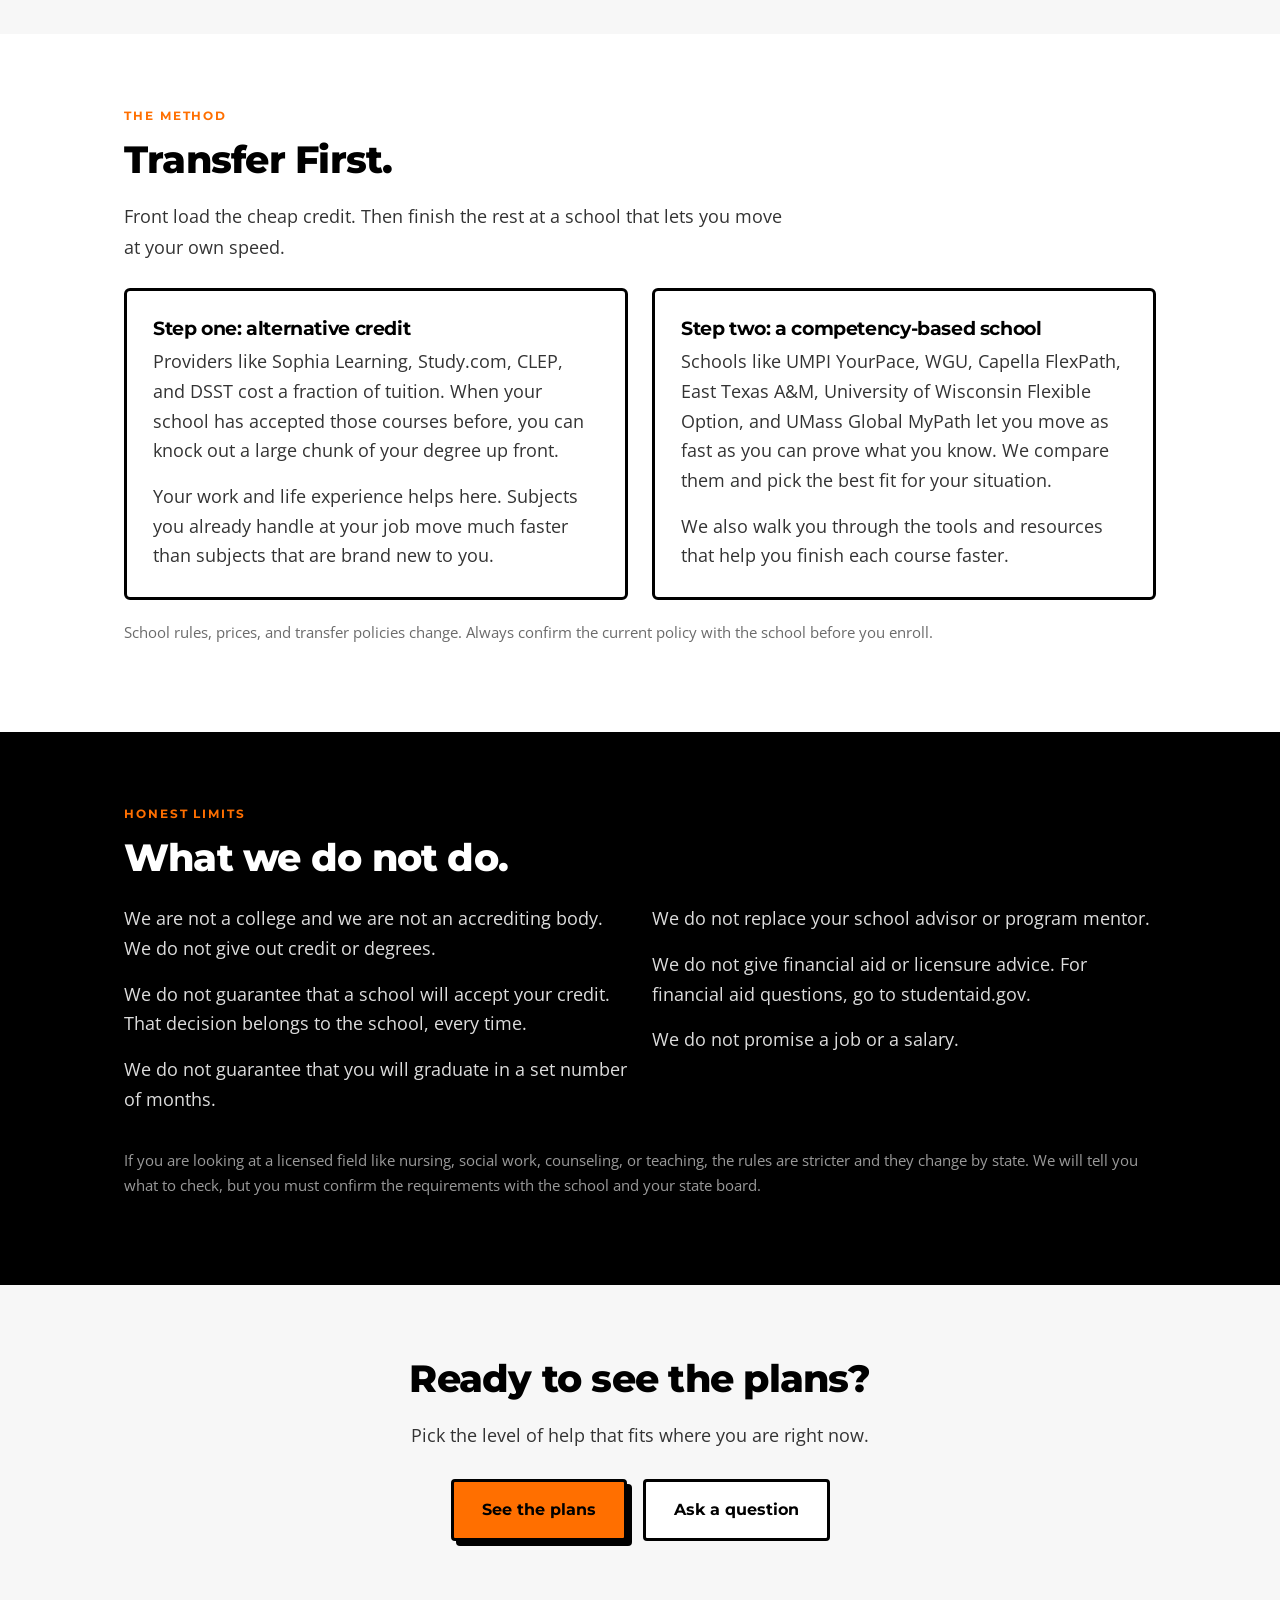
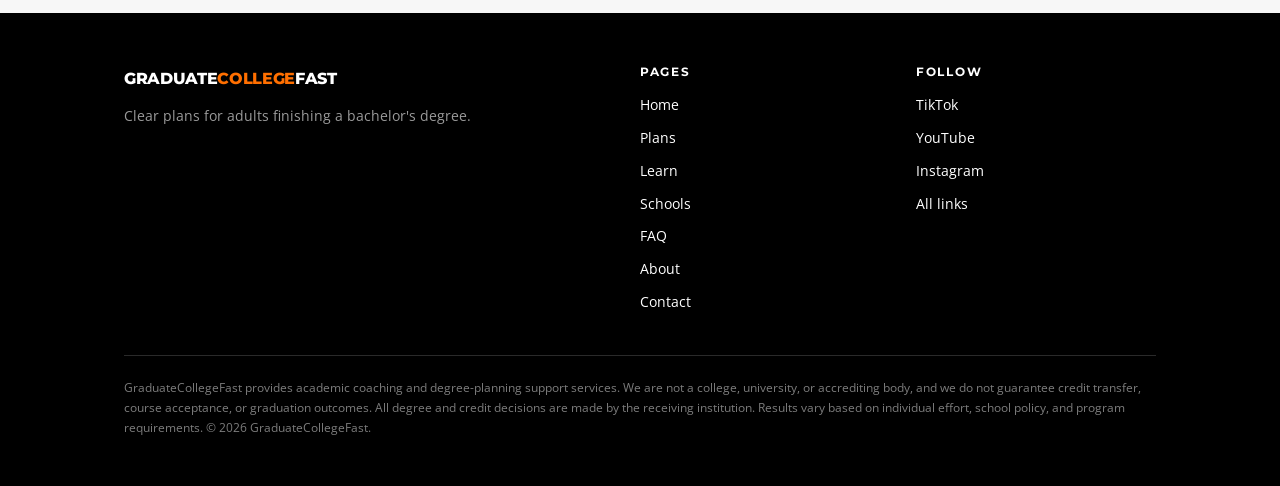
==== commit 4398cd47: "Add files via upload" ====
--- a/about.html
+++ b/about.html
@@ -24,6 +24,7 @@
       <a href="schools.html">Schools</a>
       <a href="faq.html">FAQ</a>
       <a class="btn btn--primary" data-link="degreePlan" href="#">Get the Plan</a>
+      <a class="btn btn--ghost nav-signin" href="https://dashboard.graduatecollegefast.com">Members Sign In</a>
     </nav>
   </div>
 </header>
--- a/styles.css
+++ b/styles.css
@@ -199,3 +199,20 @@
 .guide-card h3{color:var(--black);}
 .guide-card:hover h3{color:var(--orange);}
 .guide-card:focus-visible{outline:3px solid var(--orange);outline-offset:3px;}
+
+/* members sign in button in menu */
+.nav-links .btn{padding:11px 18px;font-size:.9rem;}
+.nav-links .nav-signin{margin-left:-14px;}
+.nav-links .btn{white-space:nowrap;}
+@media (max-width:980px){
+  .nav-toggle{display:block;}
+  .nav-links{
+    display:none;position:absolute;top:72px;left:0;right:0;background:var(--white);
+    flex-direction:column;align-items:flex-start;gap:0;padding:8px 24px 20px;
+    border-bottom:3px solid var(--black);
+  }
+  .nav-links.is-open{display:flex;}
+  .nav-links a{padding:12px 0;width:100%;border-bottom:1px solid var(--line);}
+  .nav-links .btn{margin:12px 0 0;padding:13px 18px;width:100%;text-align:center;}
+  .nav-links .nav-signin{margin-left:0;}
+}
